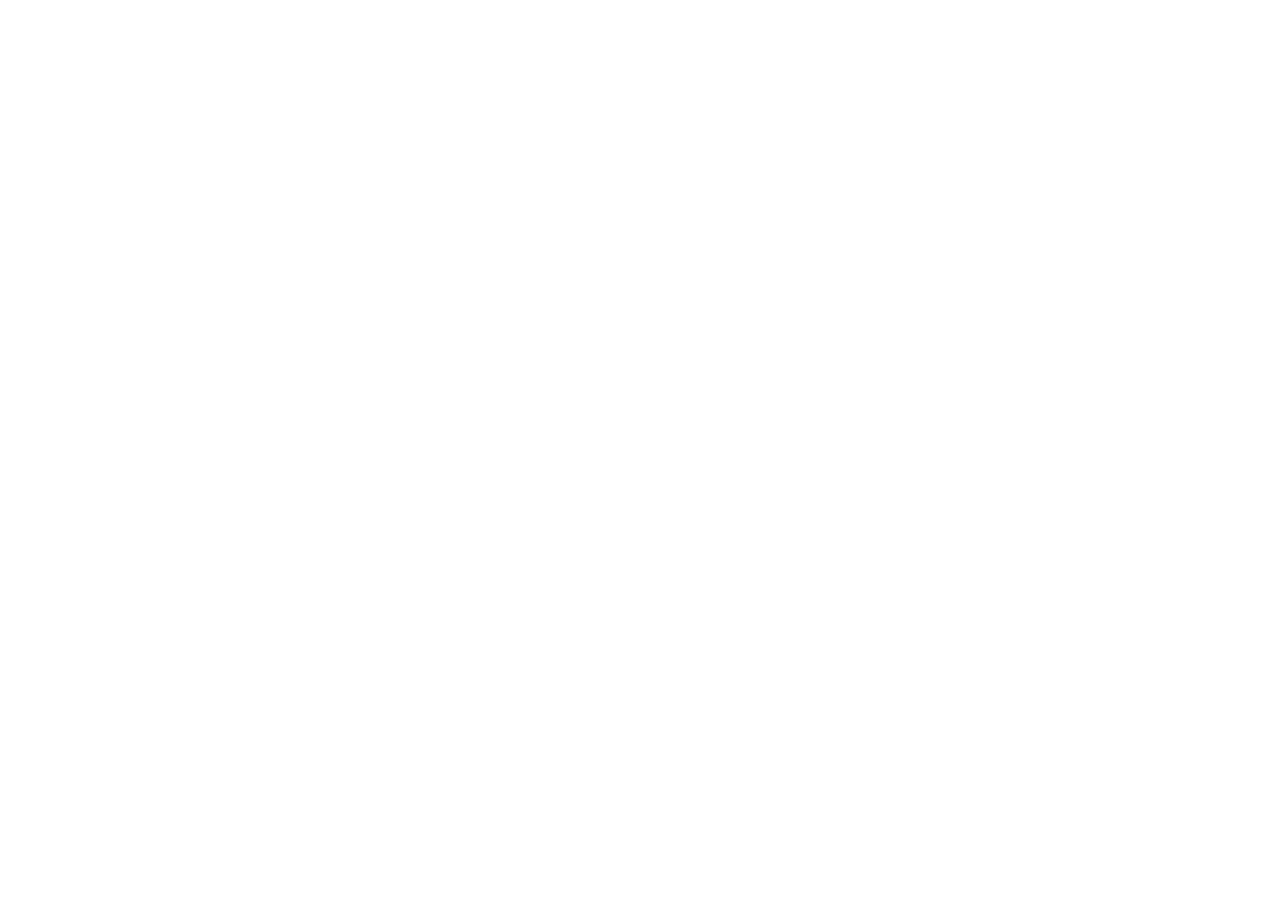
==== index.html @ 0438c997 "first commit" ====
<!DOCTYPE html>
<html lang="en">
<head>
    <meta charset="UTF-8">
    <meta name="viewport" content="width=device-width, initial-scale=1.0">
    <title>Ohmyfood!</title>
</head>
<body>
    
</body>
</html>
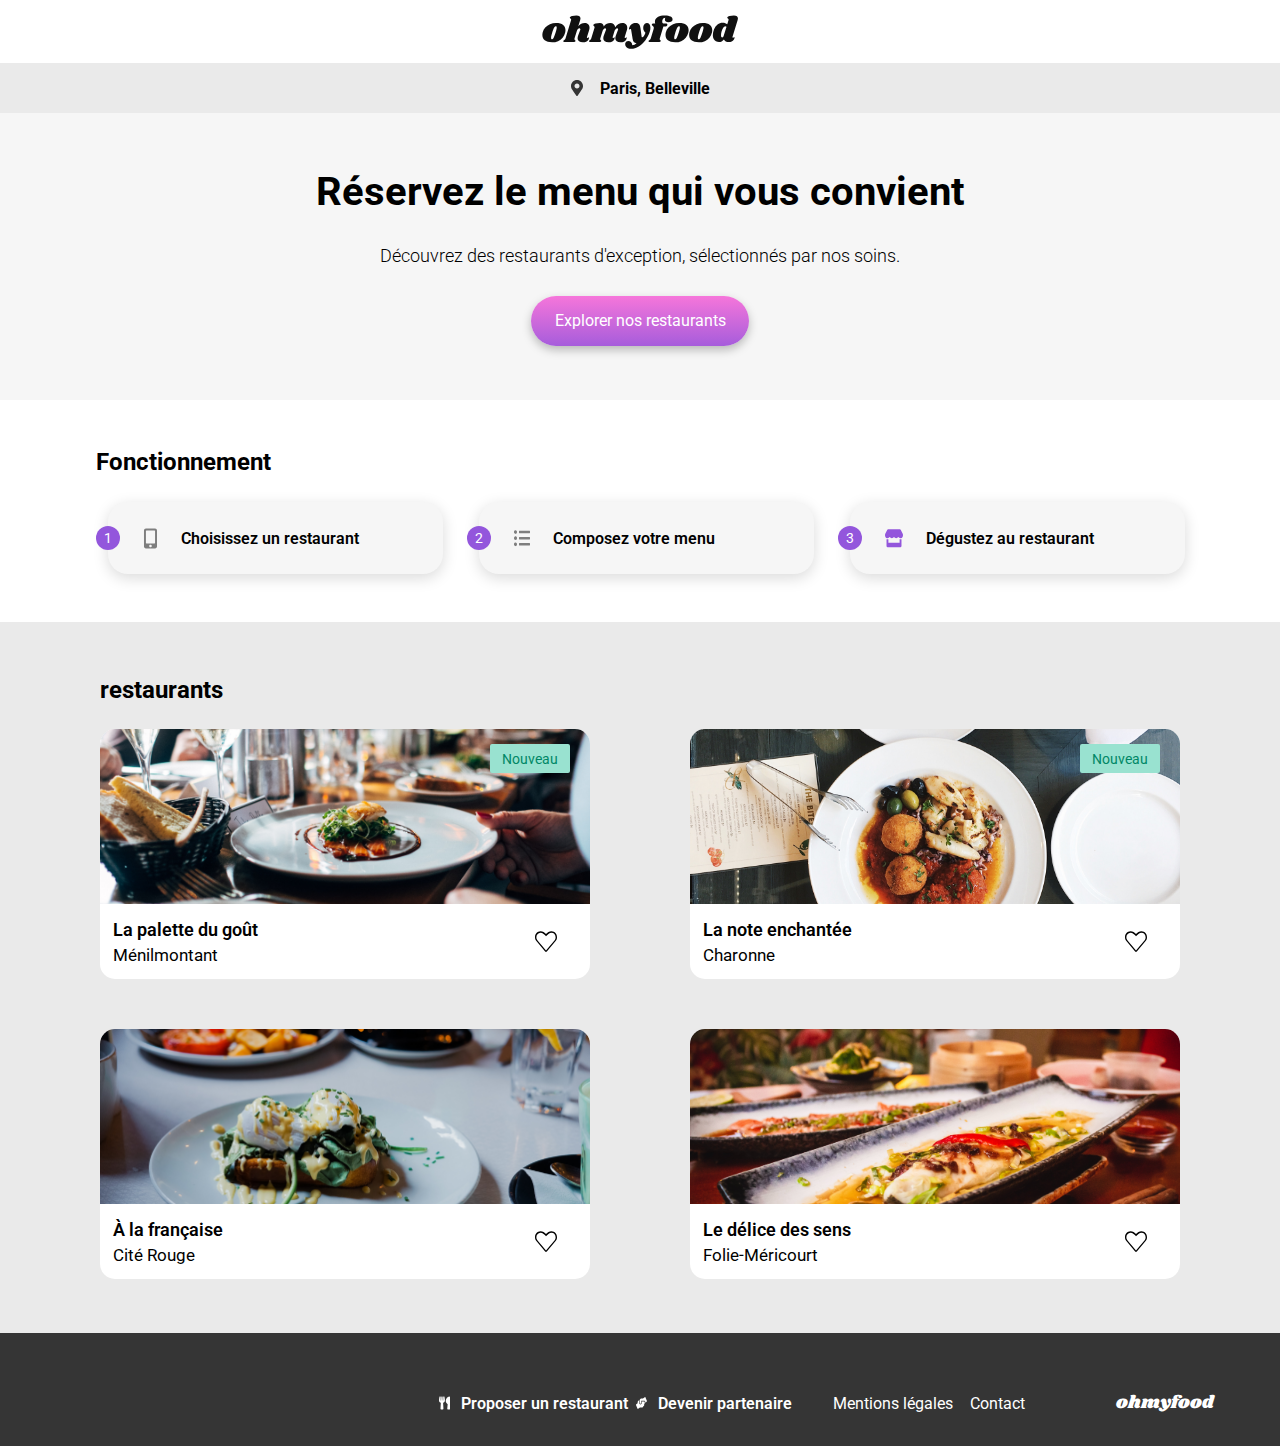
==== commit 36565201: "changed index path" ====
--- a/index.html
+++ b/index.html
@@ -1,11 +1,146 @@
 <!DOCTYPE html>
 <html lang="en">
+
 <head>
     <meta charset="UTF-8">
     <meta name="viewport" content="width=device-width, initial-scale=1.0">
     <title>Ohmyfood!</title>
+    <link rel="preconnect" href="https://fonts.googleapis.com">
+    <link rel="preconnect" href="https://fonts.gstatic.com" crossorigin>
+    <link href="https://fonts.googleapis.com/css2?family=Roboto&display=swap" rel="stylesheet">
+    <link href="https://fonts.googleapis.com/css2?family=Shrikhand&display=swap" rel="stylesheet">
+    <link rel="stylesheet" href="./assets/css/index.css">
 </head>
+
 <body>
-    
+    <header class="header">
+        <img src="./assets/images/logo/ohmyfood@2x.svg" alt="Logo">
+    </header>
+    <main>
+        <section class="Location__div">
+            <img src="./assets/images/Location__logo.svg" alt="Location__logo" class="Location__logo">
+            <h2 class="Location__text">Paris, Belleville</h2>
+        </section>
+        <section class="introduction__div">
+            <h1 class="introduction__title">Réservez le menu qui vous convient</h1>
+            <span class="introduction__description">Découvrez des restaurants d'exception, sélectionnés par nos soins.
+            </span>
+            <button class="introduction__button">Explorer nos restaurants</button>
+        </section>
+        <section class="functioning__div">
+            <h2 class="functioning__title">Fonctionnement</h2>
+            <div class="functioning__section">
+                <div class="functioning__bar">
+                    <div class="functioning__content">
+                        <div class="functioning__circle">
+                            <span class="functioning__number">1</span>
+                        </div>
+                        <img src="./assets/images/mobile__logo.svg" alt="mobile__logo" class="functioning__logo">
+                        <span class="functioning__description">Choisissez un restaurant</span>
+                    </div>
+                </div>
+                <div class="functioning__bar">
+                    <div class="functioning__content">
+                        <div class="functioning__circle">
+                            <span class="functioning__number">2</span>
+                        </div>
+                        <img src="./assets/images/list__logo.svg" alt="list__logo" class="functioning__logo">
+                        <span class="functioning__description">Composez votre menu</span>
+                    </div>
+                </div>
+                <div class="functioning__bar">
+                    <div class="functioning__content">
+                        <div class="functioning__circle">
+                            <span class="functioning__number">3</span>
+                        </div>
+                        <img src="./assets/images/store__logo.svg" alt="store__logo" class="functioning__logo">
+                        <span class="functioning__description">Dégustez au restaurant</span>
+                    </div>
+                </div>
+            </div>
+        </section>
+        <section class="restaurants__div">
+            <h2 class="restaurants__title">restaurants</h2>
+            <div class="restaurants__section">
+                <a href="./assets/restaurants/La_palette_de_gout.html">
+                    <div class="restaurants__card">
+                        <img src="./assets/images/restaurants/jay-wennington-N_Y88TWmGwA-unsplash.jpg" alt=""
+                            class="restaurants__img">
+                        <div class="restaurants__div--new">
+                            <span class="restaurants__title--new">Nouveau</span>
+                        </div>
+                        <div class="restaurants__card--bottom">
+                            <div class="restaurants__card--info">
+                                <span class="restaurants__card--title">La palette du goût</span>
+                                <span class="restaurants__card--location">Ménilmontant</span>
+                            </div>
+                            <input type="checkbox" id="Like__control">
+                            <label for="Like__control" class="Like__btn"></label>
+                        </div>
+                    </div>
+                </a>
+                <a href="./assets/restaurants/La_note_enchantee.html">
+                    <div class="restaurants__card">
+                        <img src="./assets/images/restaurants/stil-u2Lp8tXIcjw-unsplash.jpg" alt="" class="restaurants__img">
+                        <div class="restaurants__div--new">
+                            <span class="restaurants__title--new">Nouveau</span>
+                        </div>
+                        <div class="restaurants__card--bottom">
+                            <div class="restaurants__card--info">
+                                <span class="restaurants__card--title">La note enchantée</span>
+                                <span class="restaurants__card--location">Charonne</span>
+                            </div>
+                            <input type="checkbox" id="Like__control1">
+                            <label for="Like__control1" class="Like__btn"></label>
+                        </div>
+                    </div>
+                </a>
+                <a href="./assets/restaurants/A_la_francaise.html">
+                    <div class="restaurants__card">
+                        <img src="./assets/images/restaurants/toa-heftiba-DQKerTsQwi0-unsplash.jpg" alt=""
+                            class="restaurants__img">
+                        <div class="restaurants__card--bottom">
+                            <div class="restaurants__card--info">
+                                <span class="restaurants__card--title">À la française</span>
+                                <span class="restaurants__card--location">Cité Rouge</span>
+                            </div>
+                            <input type="checkbox" id="Like__control2">
+                            <label for="Like__control2" class="Like__btn"></label>
+                        </div>
+                    </div>
+                </a>
+                <a href="./assets/restaurants/Le_delice_des_sens.html">
+                    <div class="restaurants__card">
+                        <img src="./assets/images/restaurants/louis-hansel-shotsoflouis-qNBGVyOCY8Q-unsplash.jpg" alt=""
+                            class="restaurants__img">
+                        <div class="restaurants__card--bottom">
+                            <div class="restaurants__card--info">
+                                <span class="restaurants__card--title">Le délice des sens</span>
+                                <span class="restaurants__card--location">Folie-Méricourt</span>
+                            </div>
+                            <input type="checkbox" id="Like__control3">
+                            <label for="Like__control3" class="Like__btn"></label>
+                        </div>
+                    </div>
+                </a>
+            </div>
+        </section>
+    </main>
+    <footer class="footer">
+        <h2 class="footer__logo">ohmyfood</h2>
+        <div class="footer__info">
+            <div class="footer__div">
+                <img src="./assets/images/Fork.svg" alt="" class="footer__div--logo">
+                <span class="footer__text">Proposer un restaurant</span>
+            </div>
+            <div class="footer__div">
+                <img src="./assets/images/Shaking__hand.svg" alt="" class="footer__div--logo">
+                <span class="footer__text">Devenir partenaire</span>
+            </div>
+            <span class="footer__text">Mentions légales</span>
+            <span class="footer__text">Contact</span>
+        </div>
+    </footer>
 </body>
+
 </html>--- a/assets/css/index.css
+++ b/assets/css/index.css
@@ -0,0 +1,490 @@
+* {
+  font-family: "roboto", sans-serif;
+  margin: unset;
+}
+
+a {
+  all: unset;
+}
+
+#Like__control, #Like__control1, #Like__control2, #Like__control3 {
+  display: none;
+}
+#Like__control + .Like__btn, #Like__control1 + .Like__btn, #Like__control2 + .Like__btn, #Like__control3 + .Like__btn {
+  width: 22px;
+  height: 22px;
+  background: url(../images/Like.svg);
+}
+#Like__control:checked + .Like__btn, #Like__control1:checked + .Like__btn, #Like__control2:checked + .Like__btn, #Like__control3:checked + .Like__btn {
+  height: 21px;
+  background: url(../images/Like-activated.svg);
+}
+
+.header {
+  display: flex;
+  justify-content: center;
+  align-items: center;
+  height: 63px;
+  box-shadow: 0 2px 4px rgba(0, 0, 0, 0.15);
+}
+.header .GoBack__href {
+  position: absolute;
+  left: 17px;
+}
+
+.Menu__img {
+  position: relative;
+  width: 100%;
+  height: 275px;
+  -o-object-fit: cover;
+     object-fit: cover;
+}
+@media (min-width: 1055px) {
+  .Menu__img {
+    height: 383px;
+  }
+}
+
+.Menu__div {
+  display: flex;
+  flex-direction: column;
+  gap: 40px;
+  position: relative;
+  background-color: #f6f6f6;
+  padding: 32px 17px 40px 17px;
+  border-radius: 40px 40px 0 0;
+  margin-top: -40px;
+  margin-left: auto;
+  margin-right: auto;
+  max-width: 1055px;
+}
+.Menu__div .Menu__topbar {
+  display: flex;
+  justify-content: space-between;
+  align-items: center;
+}
+@media (min-width: 387px) {
+  .Menu__div .Menu__topbar {
+    justify-content: center;
+    gap: 24px;
+  }
+}
+.Menu__div .Menu__topbar .Menu__title {
+  font-family: "Shrikhand";
+  font-size: 28px;
+  font-weight: 400;
+}
+.Menu__div .Menu__topbar .Like__btn {
+  margin-right: 24px;
+}
+.Menu__div .Meal__div {
+  display: flex;
+  flex-direction: column;
+  gap: 12px;
+  width: 100%;
+  max-width: 634px;
+  margin-left: auto;
+  margin-right: auto;
+}
+.Menu__div .Meal__div .Meal__title {
+  font-size: 16px;
+  font-weight: 400;
+  margin-bottom: -8px;
+}
+.Menu__div .Meal__div .Green__line {
+  width: 40px;
+  height: 3px;
+  background-color: #99e2d0;
+}
+.Menu__div .Meal__div .Meal__info {
+  display: flex;
+  align-items: end;
+  padding: 13.5px 0 13.5px 15px;
+  height: 42px;
+  background-color: white;
+  border-radius: 15px;
+  box-shadow: 0 4px 15px rgba(0, 0, 0, 0.1);
+  overflow: hidden;
+}
+.Menu__div .Meal__div .Meal__info:hover .Check__div {
+  margin-right: 0;
+}
+.Menu__div .Meal__div .Meal__info:hover .Check__div .Check__logo {
+  display: initial;
+}
+.Menu__div .Meal__div .Meal__info .Meal__description {
+  display: flex;
+  justify-content: space-between;
+  flex-direction: column;
+  margin-right: auto;
+  gap: 2px;
+  overflow: hidden;
+}
+.Menu__div .Meal__div .Meal__info .Meal__description .Meal__name {
+  font-size: 18px;
+  font-weight: 600;
+  white-space: nowrap;
+  overflow: hidden;
+  text-overflow: ellipsis;
+}
+.Menu__div .Meal__div .Meal__info .Meal__description .Meal__ingredient {
+  font-size: 15px;
+  font-weight: 400;
+  white-space: nowrap;
+  overflow: hidden;
+  text-overflow: ellipsis;
+}
+.Menu__div .Meal__div .Meal__info .Meal__price {
+  font-size: 15px;
+  font-weight: 600;
+  margin-right: 15px;
+  margin-left: 5px;
+  justify-self: end;
+}
+.Menu__div .Meal__div .Meal__info .Check__div {
+  position: relative;
+  display: flex;
+  justify-content: center;
+  align-items: center;
+  align-self: center;
+  height: 69px;
+  width: 59px;
+  margin-right: -59px;
+  background-color: #99e2d0;
+  transition: all ease-out 250ms;
+}
+.Menu__div .order__btn {
+  all: unset;
+  align-self: center;
+  border-radius: 25px;
+  height: 50px;
+  width: 186px;
+  background: linear-gradient(#ff79da -11.44%, #9356dc 123.93%);
+  box-shadow: 0px 4px 10px 0px rgba(0, 0, 0, 0.25);
+  text-align: center;
+  color: white;
+  position: relative;
+  cursor: pointer;
+  transition: all ease-out 300ms;
+}
+.Menu__div .order__btn::before {
+  position: absolute;
+  top: 0;
+  left: 0;
+  width: 100%;
+  height: 100%;
+  content: "";
+  z-index: 0;
+  transition: all ease-out 300ms;
+  background: linear-gradient(0deg, rgba(255, 255, 255, 0.15) 0%, rgba(255, 255, 255, 0.15) 100%);
+  opacity: 0;
+}
+.Menu__div .order__btn:hover::before {
+  opacity: 1;
+  transition: all ease-out 300ms;
+}
+.Menu__div .order__btn:hover {
+  box-shadow: 0px 4px 15px 0px rgba(0, 0, 0, 0.35);
+  transition: all ease-out 300ms;
+}
+
+.Location__div {
+  display: flex;
+  justify-content: center;
+  align-items: center;
+  height: 50px;
+  background-color: #eaeaea;
+  gap: 17px;
+}
+.Location__div .Location__text {
+  font-size: 16px;
+}
+
+.introduction__div {
+  display: flex;
+  flex-direction: column;
+  justify-content: center;
+  align-items: center;
+  height: 287px;
+  gap: 30px;
+  background-color: #f6f6f6;
+  text-align: center;
+}
+.introduction__div .introduction__title {
+  font-weight: bold;
+  font-size: 24px;
+}
+@media (min-width: 745px) {
+  .introduction__div .introduction__title {
+    font-size: 40px;
+  }
+}
+.introduction__div .introduction__description {
+  font-weight: 300;
+  font-size: 18px;
+}
+.introduction__div .introduction__button {
+  all: unset;
+  height: 50px;
+  width: 218px;
+  border-radius: 50px;
+  background: linear-gradient(#ff79da -11.44%, #9356dc 123.93%);
+  box-shadow: 0px 4px 10px 0px rgba(0, 0, 0, 0.25);
+  text-align: center;
+  color: white;
+  position: relative;
+  cursor: pointer;
+  transition: all ease-out 300ms;
+}
+.introduction__div .introduction__button::before {
+  position: absolute;
+  top: 0;
+  left: 0;
+  width: 100%;
+  height: 100%;
+  content: "";
+  z-index: 0;
+  transition: all ease-out 300ms;
+  background: linear-gradient(0deg, rgba(255, 255, 255, 0.15) 0%, rgba(255, 255, 255, 0.15) 100%);
+  opacity: 0;
+}
+.introduction__div .introduction__button:hover::before {
+  opacity: 1;
+  transition: all ease-out 300ms;
+}
+.introduction__div .introduction__button:hover {
+  box-shadow: 0px 4px 15px 0px rgba(0, 0, 0, 0.35);
+  transition: all ease-out 300ms;
+}
+
+.functioning__div {
+  margin-left: auto;
+  margin-right: auto;
+  padding: 48px 20px;
+}
+@media (max-width: 387px) {
+  .functioning__div {
+    width: calc(100% - 40px);
+  }
+}
+@media (max-width: 745px) and (min-width: 387px) {
+  .functioning__div {
+    width: 347px;
+  }
+}
+@media (min-width: 746px) and (max-width: 1129px) {
+  .functioning__div {
+    width: 706px;
+  }
+}
+@media (min-width: 1130px) {
+  .functioning__div {
+    width: 1089px;
+  }
+}
+.functioning__div .functioning__title {
+  width: -moz-fit-content;
+  width: fit-content;
+  margin-bottom: 26px;
+}
+.functioning__div .functioning__section {
+  display: flex;
+  justify-content: center;
+  flex-flow: row wrap;
+  gap: 24px;
+  padding-left: 12px;
+}
+@media (min-width: 1130px) {
+  .functioning__div .functioning__section {
+    gap: 36px;
+  }
+}
+.functioning__div .functioning__section .functioning__bar {
+  display: flex;
+  background-color: #f6f6f6;
+  border-radius: 20px;
+  box-shadow: 0 4px 15px rgba(0, 0, 0, 0.15);
+  height: 72px;
+  width: 100%;
+  max-width: 335px;
+}
+.functioning__div .functioning__section .functioning__bar .functioning__content {
+  display: flex;
+  align-items: center;
+  gap: 23px;
+  position: relative;
+  left: -12px;
+}
+.functioning__div .functioning__section .functioning__bar .functioning__content .functioning__circle {
+  display: flex;
+  justify-content: center;
+  align-items: center;
+  background-color: #9356dc;
+  height: 24px;
+  width: 24px;
+  border-radius: 50%;
+}
+.functioning__div .functioning__section .functioning__bar .functioning__content .functioning__circle .functioning__number {
+  font-size: 14px;
+  color: white;
+  font-weight: 400;
+}
+.functioning__div .functioning__section .functioning__bar .functioning__content .functioning__description {
+  font-size: 16px;
+  font-weight: 600;
+}
+
+.restaurants__div {
+  background-color: #eaeaea;
+  padding: 54px 20px;
+  margin-left: auto;
+  margin-right: auto;
+}
+.restaurants__div--new {
+  display: flex;
+  justify-content: center;
+  align-items: center;
+  position: absolute;
+  margin-top: 15px;
+  right: 20px;
+  background-color: #99e2d0;
+  width: 80px;
+  height: 29px;
+  border-radius: 2px;
+}
+.restaurants__div--new .restaurants__title--new {
+  color: #008766;
+  font-size: 14px;
+}
+.restaurants__div .restaurants__title,
+.restaurants__div .restaurants__section {
+  margin-left: auto;
+  margin-right: auto;
+}
+@media (max-width: 530px) {
+  .restaurants__div .restaurants__title,
+  .restaurants__div .restaurants__section {
+    width: 100%;
+  }
+}
+@media (max-width: 1119px) and (min-width: 530px) {
+  .restaurants__div .restaurants__title,
+  .restaurants__div .restaurants__section {
+    width: 490px;
+  }
+}
+@media (min-width: 1119px) {
+  .restaurants__div .restaurants__title,
+  .restaurants__div .restaurants__section {
+    width: 1080px;
+  }
+}
+.restaurants__div .restaurants__title {
+  margin-bottom: 25px;
+}
+.restaurants__div .restaurants__section {
+  display: flex;
+  flex-flow: row wrap;
+  gap: 18px;
+}
+@media (min-width: 1120px) {
+  .restaurants__div .restaurants__section {
+    gap: 50px 100px;
+  }
+}
+.restaurants__div .restaurants__section a,
+.restaurants__div .restaurants__section .restaurants__card {
+  width: 100%;
+  max-width: 490px;
+}
+.restaurants__div .restaurants__section .restaurants__card {
+  position: relative;
+  display: flex;
+  flex-direction: column;
+  border-radius: 15px;
+  background-color: white;
+  height: 250px;
+  cursor: pointer;
+}
+.restaurants__div .restaurants__section .restaurants__card .restaurants__img {
+  width: 100%;
+  height: 70%;
+  -o-object-fit: cover;
+     object-fit: cover;
+  border-radius: 15px 15px 0 0;
+}
+.restaurants__div .restaurants__section .restaurants__card--info {
+  display: flex;
+  flex-direction: column;
+  gap: 5px;
+  margin-left: 13px;
+}
+.restaurants__div .restaurants__section .restaurants__card--title {
+  font-size: 18px;
+  font-weight: 600;
+}
+.restaurants__div .restaurants__section .restaurants__card--location {
+  font-size: 17px;
+  font-weight: 400;
+}
+.restaurants__div .restaurants__section .restaurants__card--bottom {
+  display: flex;
+  justify-content: space-between;
+  align-items: center;
+  width: 100%;
+  height: 100%;
+}
+.restaurants__div .restaurants__section .restaurants__card--bottom .Like__btn {
+  margin-right: 33px;
+}
+
+.footer {
+  display: flex;
+  flex-direction: column;
+  gap: 16px;
+  background-color: #353535;
+  padding: 22px 25px 22px 25px;
+  color: white;
+}
+@media (min-width: 864px) {
+  .footer {
+    flex-direction: row-reverse;
+    padding: 57px 25px 30px 25px;
+  }
+}
+.footer .footer__logo {
+  font-family: "Shrikhand";
+  font-size: 18px;
+  font-weight: 400;
+  width: 139px;
+}
+.footer .footer__info {
+  display: flex;
+  flex-direction: column;
+  gap: 7px;
+}
+@media (min-width: 864px) {
+  .footer .footer__info {
+    flex-direction: row;
+  }
+  .footer .footer__info .footer__text {
+    display: flex;
+    align-items: center;
+  }
+}
+.footer .footer__info .footer__text {
+  font-size: 16px;
+  font-weight: 400;
+  width: 130px;
+}
+.footer .footer__info .footer__div {
+  display: flex;
+  gap: 11px;
+}
+.footer .footer__info .footer__div--logo {
+  width: 11px;
+}
+.footer .footer__info .footer__div .footer__text {
+  width: 168px;
+  font-weight: 600;
+}/*# sourceMappingURL=index.css.map */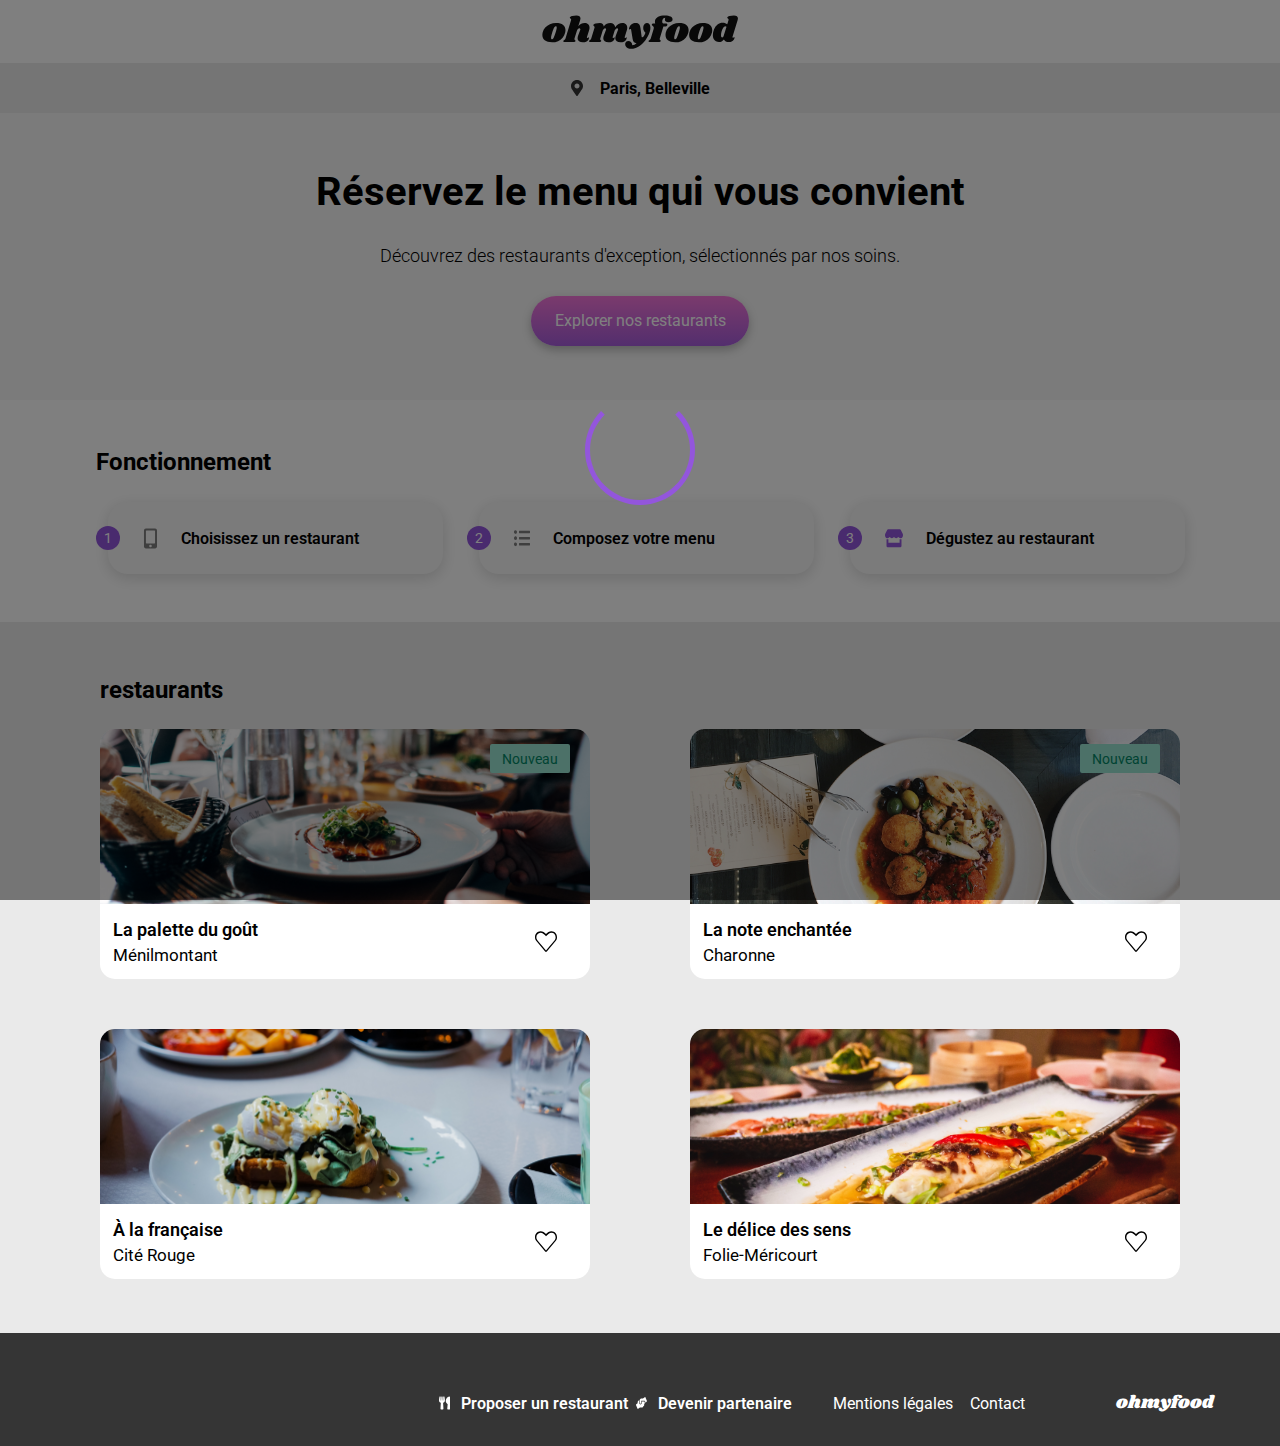
==== commit d84ea82b: "added animation for loading & menu" ====
--- a/index.html
+++ b/index.html
@@ -74,14 +74,14 @@
                                 <span class="restaurants__card--title">La palette du goût</span>
                                 <span class="restaurants__card--location">Ménilmontant</span>
                             </div>
-                            <input type="checkbox" id="Like__control">
-                            <label for="Like__control" class="Like__btn"></label>
+                            <div class="Like__btn"></div>
                         </div>
                     </div>
                 </a>
                 <a href="./assets/restaurants/La_note_enchantee.html">
                     <div class="restaurants__card">
-                        <img src="./assets/images/restaurants/stil-u2Lp8tXIcjw-unsplash.jpg" alt="" class="restaurants__img">
+                        <img src="./assets/images/restaurants/stil-u2Lp8tXIcjw-unsplash.jpg" alt=""
+                            class="restaurants__img">
                         <div class="restaurants__div--new">
                             <span class="restaurants__title--new">Nouveau</span>
                         </div>
@@ -90,8 +90,7 @@
                                 <span class="restaurants__card--title">La note enchantée</span>
                                 <span class="restaurants__card--location">Charonne</span>
                             </div>
-                            <input type="checkbox" id="Like__control1">
-                            <label for="Like__control1" class="Like__btn"></label>
+                            <div class="Like__btn"></div>
                         </div>
                     </div>
                 </a>
@@ -104,8 +103,7 @@
                                 <span class="restaurants__card--title">À la française</span>
                                 <span class="restaurants__card--location">Cité Rouge</span>
                             </div>
-                            <input type="checkbox" id="Like__control2">
-                            <label for="Like__control2" class="Like__btn"></label>
+                            <div class="Like__btn"></div>
                         </div>
                     </div>
                 </a>
@@ -118,13 +116,16 @@
                                 <span class="restaurants__card--title">Le délice des sens</span>
                                 <span class="restaurants__card--location">Folie-Méricourt</span>
                             </div>
-                            <input type="checkbox" id="Like__control3">
-                            <label for="Like__control3" class="Like__btn"></label>
+                            <div class="Like__btn"></div>
                         </div>
                     </div>
                 </a>
             </div>
         </section>
+        <div class="loader">
+            <div class="circle"></div>
+        </div>
+        </div>
     </main>
     <footer class="footer">
         <h2 class="footer__logo">ohmyfood</h2>
--- a/assets/css/index.css
+++ b/assets/css/index.css
@@ -7,17 +7,60 @@
   all: unset;
 }
 
-#Like__control, #Like__control1, #Like__control2, #Like__control3 {
+@keyframes fadeIn {
+  to {
+    opacity: 1;
+  }
+}
+@keyframes rotate {
+  0% {
+    transform: rotate(0deg);
+  }
+  100% {
+    transform: rotate(360deg);
+  }
+}
+@keyframes loaderFadeIn {
+  50% {
+    opacity: 1;
+  }
+  100% {
+    opacity: 0;
+    display: none;
+  }
+}
+.loader {
+  display: flex;
+  justify-content: center;
+  align-items: center;
+  position: fixed;
+  top: 0;
+  width: 100%;
+  height: 100%;
+  background-color: rgba(0, 0, 0, 0.5);
+  animation: loaderFadeIn 2s forwards;
+}
+.loader .circle {
+  height: 100px;
+  width: 100px;
+  border-radius: 50%;
+  border: 5px solid #9356dc;
+  border-top: 5px solid transparent;
+  animation: rotate 1s linear infinite;
+}
+
+#Like__control {
   display: none;
 }
-#Like__control + .Like__btn, #Like__control1 + .Like__btn, #Like__control2 + .Like__btn, #Like__control3 + .Like__btn {
+#Like__control:checked + .Like__btn {
+  height: 21px;
+  background: url(../images/Like-activated.svg);
+}
+
+.Like__btn {
   width: 22px;
   height: 22px;
   background: url(../images/Like.svg);
-}
-#Like__control:checked + .Like__btn, #Like__control1:checked + .Like__btn, #Like__control2:checked + .Like__btn, #Like__control3:checked + .Like__btn {
-  height: 21px;
-  background: url(../images/Like-activated.svg);
 }
 
 .header {
@@ -97,6 +140,16 @@
   background-color: #99e2d0;
 }
 .Menu__div .Meal__div .Meal__info {
+  animation: fadeIn 1s ease forwards;
+}
+.Menu__div .Meal__div .Meal__info--2 {
+  animation: fadeIn 1s ease 0.3s forwards;
+}
+.Menu__div .Meal__div .Meal__info--3 {
+  animation: fadeIn 1s ease 0.6s forwards;
+}
+.Menu__div .Meal__div .Meal__info, .Menu__div .Meal__div .Meal__info--2, .Menu__div .Meal__div .Meal__info--3 {
+  opacity: 0;
   display: flex;
   align-items: end;
   padding: 13.5px 0 13.5px 15px;
@@ -106,13 +159,13 @@
   box-shadow: 0 4px 15px rgba(0, 0, 0, 0.1);
   overflow: hidden;
 }
-.Menu__div .Meal__div .Meal__info:hover .Check__div {
+.Menu__div .Meal__div .Meal__info:hover .Check__div, .Menu__div .Meal__div .Meal__info--2:hover .Check__div, .Menu__div .Meal__div .Meal__info--3:hover .Check__div {
   margin-right: 0;
 }
-.Menu__div .Meal__div .Meal__info:hover .Check__div .Check__logo {
+.Menu__div .Meal__div .Meal__info:hover .Check__div .Check__logo, .Menu__div .Meal__div .Meal__info--2:hover .Check__div .Check__logo, .Menu__div .Meal__div .Meal__info--3:hover .Check__div .Check__logo {
   display: initial;
 }
-.Menu__div .Meal__div .Meal__info .Meal__description {
+.Menu__div .Meal__div .Meal__info .Meal__description, .Menu__div .Meal__div .Meal__info--2 .Meal__description, .Menu__div .Meal__div .Meal__info--3 .Meal__description {
   display: flex;
   justify-content: space-between;
   flex-direction: column;
@@ -120,28 +173,28 @@
   gap: 2px;
   overflow: hidden;
 }
-.Menu__div .Meal__div .Meal__info .Meal__description .Meal__name {
+.Menu__div .Meal__div .Meal__info .Meal__description .Meal__name, .Menu__div .Meal__div .Meal__info--2 .Meal__description .Meal__name, .Menu__div .Meal__div .Meal__info--3 .Meal__description .Meal__name {
   font-size: 18px;
   font-weight: 600;
   white-space: nowrap;
   overflow: hidden;
   text-overflow: ellipsis;
 }
-.Menu__div .Meal__div .Meal__info .Meal__description .Meal__ingredient {
+.Menu__div .Meal__div .Meal__info .Meal__description .Meal__ingredient, .Menu__div .Meal__div .Meal__info--2 .Meal__description .Meal__ingredient, .Menu__div .Meal__div .Meal__info--3 .Meal__description .Meal__ingredient {
   font-size: 15px;
   font-weight: 400;
   white-space: nowrap;
   overflow: hidden;
   text-overflow: ellipsis;
 }
-.Menu__div .Meal__div .Meal__info .Meal__price {
+.Menu__div .Meal__div .Meal__info .Meal__price, .Menu__div .Meal__div .Meal__info--2 .Meal__price, .Menu__div .Meal__div .Meal__info--3 .Meal__price {
   font-size: 15px;
   font-weight: 600;
   margin-right: 15px;
   margin-left: 5px;
   justify-self: end;
 }
-.Menu__div .Meal__div .Meal__info .Check__div {
+.Menu__div .Meal__div .Meal__info .Check__div, .Menu__div .Meal__div .Meal__info--2 .Check__div, .Menu__div .Meal__div .Meal__info--3 .Check__div {
   position: relative;
   display: flex;
   justify-content: center;
@@ -437,6 +490,10 @@
 .restaurants__div .restaurants__section .restaurants__card--bottom .Like__btn {
   margin-right: 33px;
 }
+.restaurants__div .restaurants__section .restaurants__card--bottom .Like__btn:hover {
+  background: url(../images/Like-activated.svg);
+  height: 21px;
+}
 
 .footer {
   display: flex;
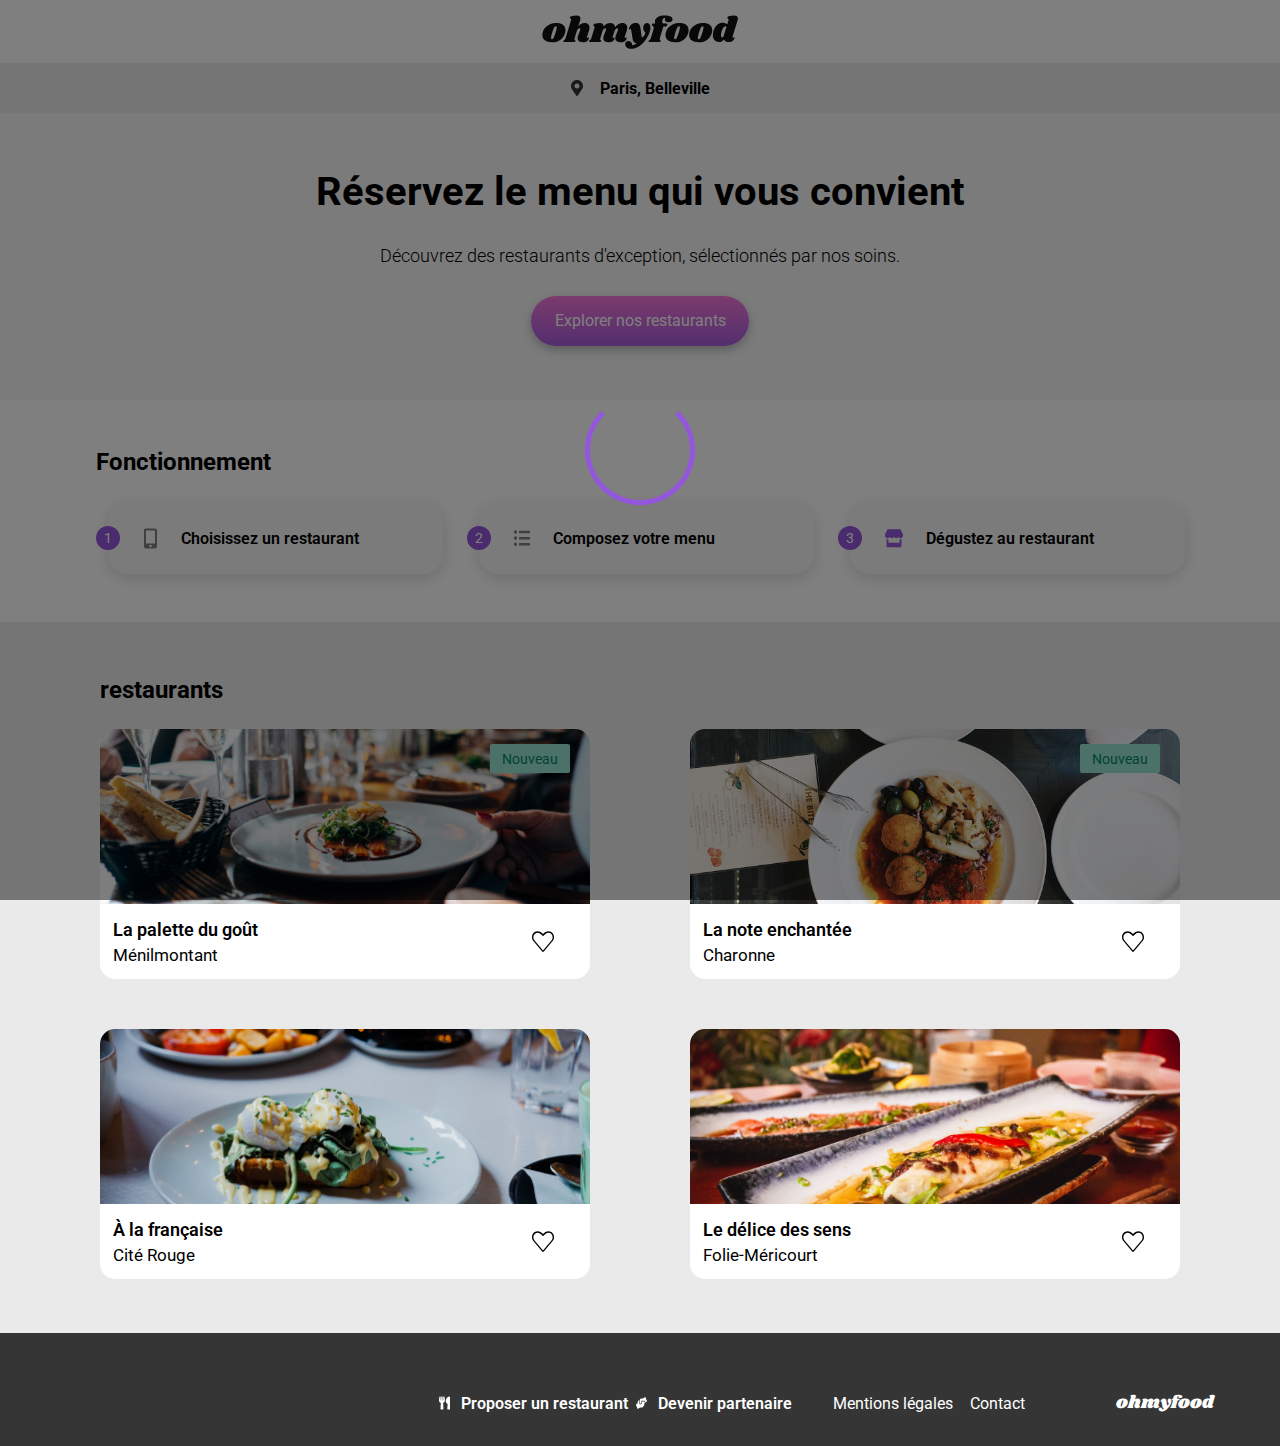
==== commit b29732c8: "removed stray div" ====
--- a/index.html
+++ b/index.html
@@ -125,7 +125,6 @@
         <div class="loader">
             <div class="circle"></div>
         </div>
-        </div>
     </main>
     <footer class="footer">
         <h2 class="footer__logo">ohmyfood</h2>
--- a/assets/css/index.css
+++ b/assets/css/index.css
@@ -49,18 +49,11 @@
   animation: rotate 1s linear infinite;
 }
 
-#Like__control {
-  display: none;
-}
-#Like__control:checked + .Like__btn {
-  height: 21px;
-  background: url(../images/Like-activated.svg);
-}
-
 .Like__btn {
-  width: 22px;
+  width: 25px;
   height: 22px;
-  background: url(../images/Like.svg);
+  background-image: url(../images/Like.svg);
+  background-repeat: no-repeat;
 }
 
 .header {
@@ -119,6 +112,9 @@
 }
 .Menu__div .Menu__topbar .Like__btn {
   margin-right: 24px;
+}
+.Menu__div .Menu__topbar .Like__btn:hover {
+  background-image: url(../images/Like-activated.svg);
 }
 .Menu__div .Meal__div {
   display: flex;
@@ -491,8 +487,7 @@
   margin-right: 33px;
 }
 .restaurants__div .restaurants__section .restaurants__card--bottom .Like__btn:hover {
-  background: url(../images/Like-activated.svg);
-  height: 21px;
+  background-image: url(../images/Like-activated.svg);
 }
 
 .footer {
@@ -544,4 +539,4 @@
 .footer .footer__info .footer__div .footer__text {
   width: 168px;
   font-weight: 600;
-}/*# sourceMappingURL=index.css.map */+}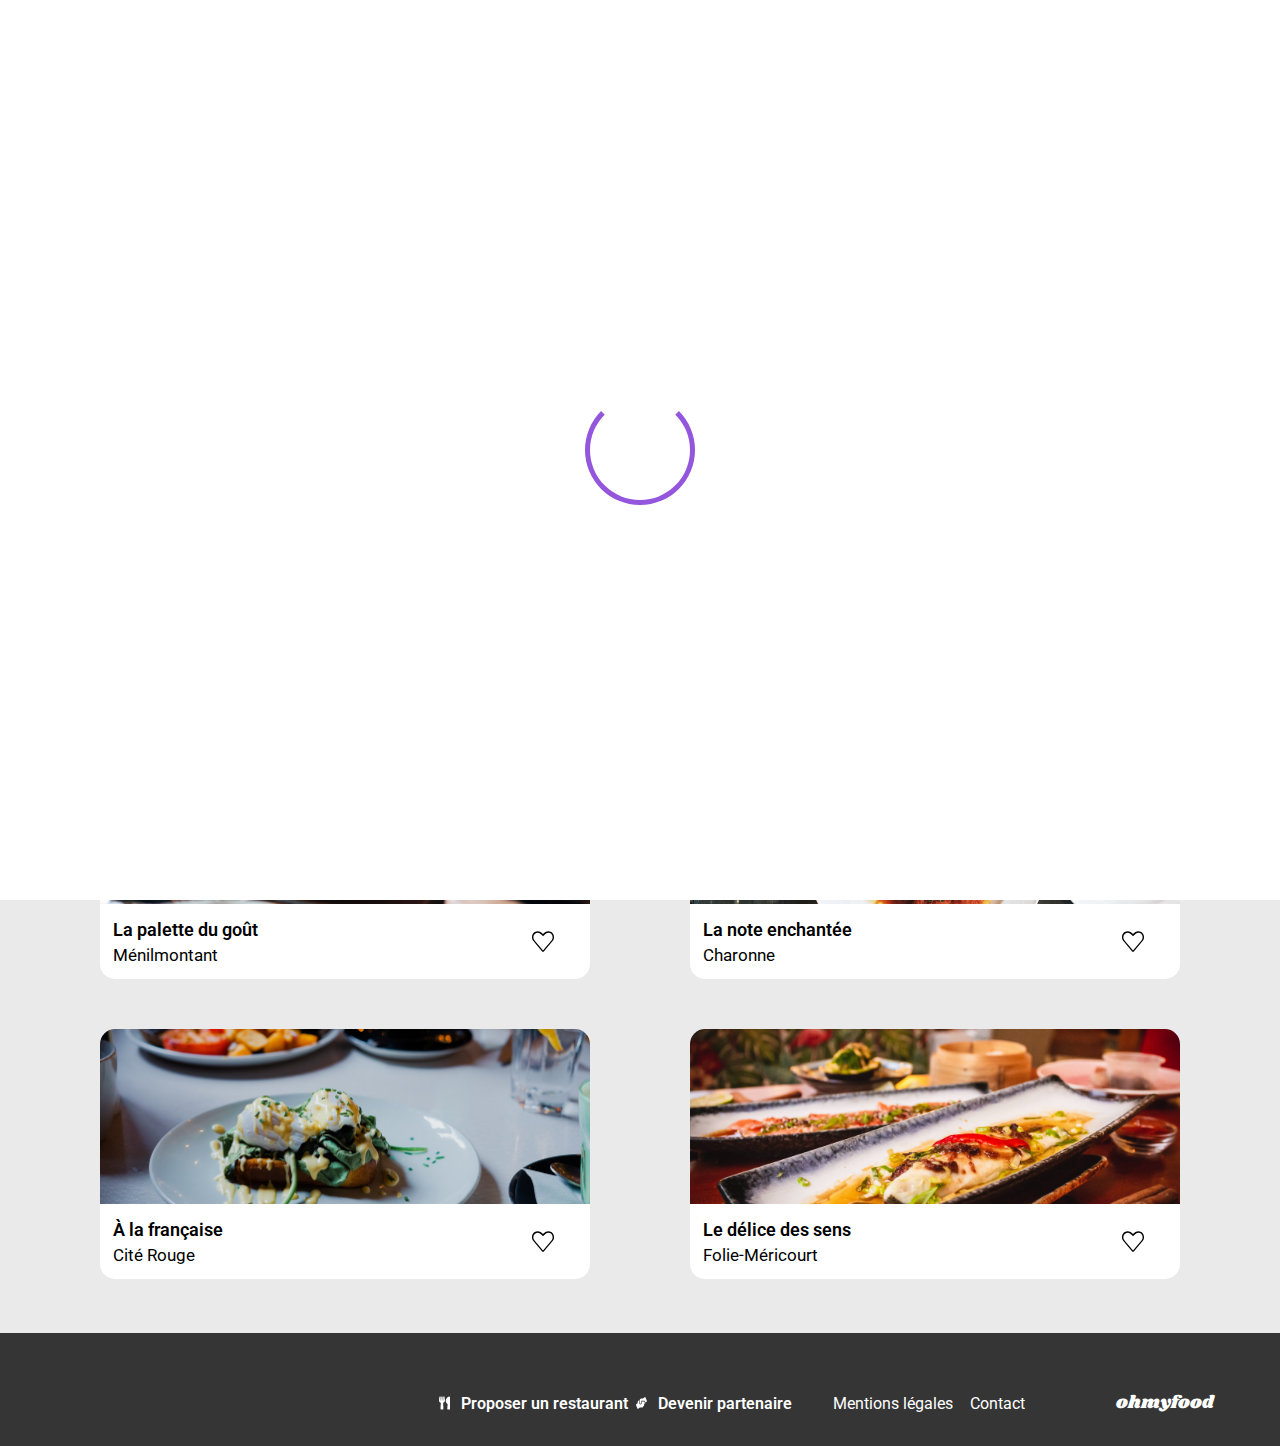
==== commit e9260dd7: "changed loader background and fixed typo" ====
--- a/index.html
+++ b/index.html
@@ -60,7 +60,7 @@
             </div>
         </section>
         <section class="restaurants__div">
-            <h2 class="restaurants__title">restaurants</h2>
+            <h2 class="restaurants__title">Restaurants</h2>
             <div class="restaurants__section">
                 <a href="./assets/restaurants/La_palette_de_gout.html">
                     <div class="restaurants__card">
--- a/assets/css/index.css
+++ b/assets/css/index.css
@@ -37,7 +37,7 @@
   top: 0;
   width: 100%;
   height: 100%;
-  background-color: rgba(0, 0, 0, 0.5);
+  background-color: white;
   animation: loaderFadeIn 2s forwards;
 }
 .loader .circle {
@@ -539,4 +539,4 @@
 .footer .footer__info .footer__div .footer__text {
   width: 168px;
   font-weight: 600;
-}+}/*# sourceMappingURL=index.css.map */